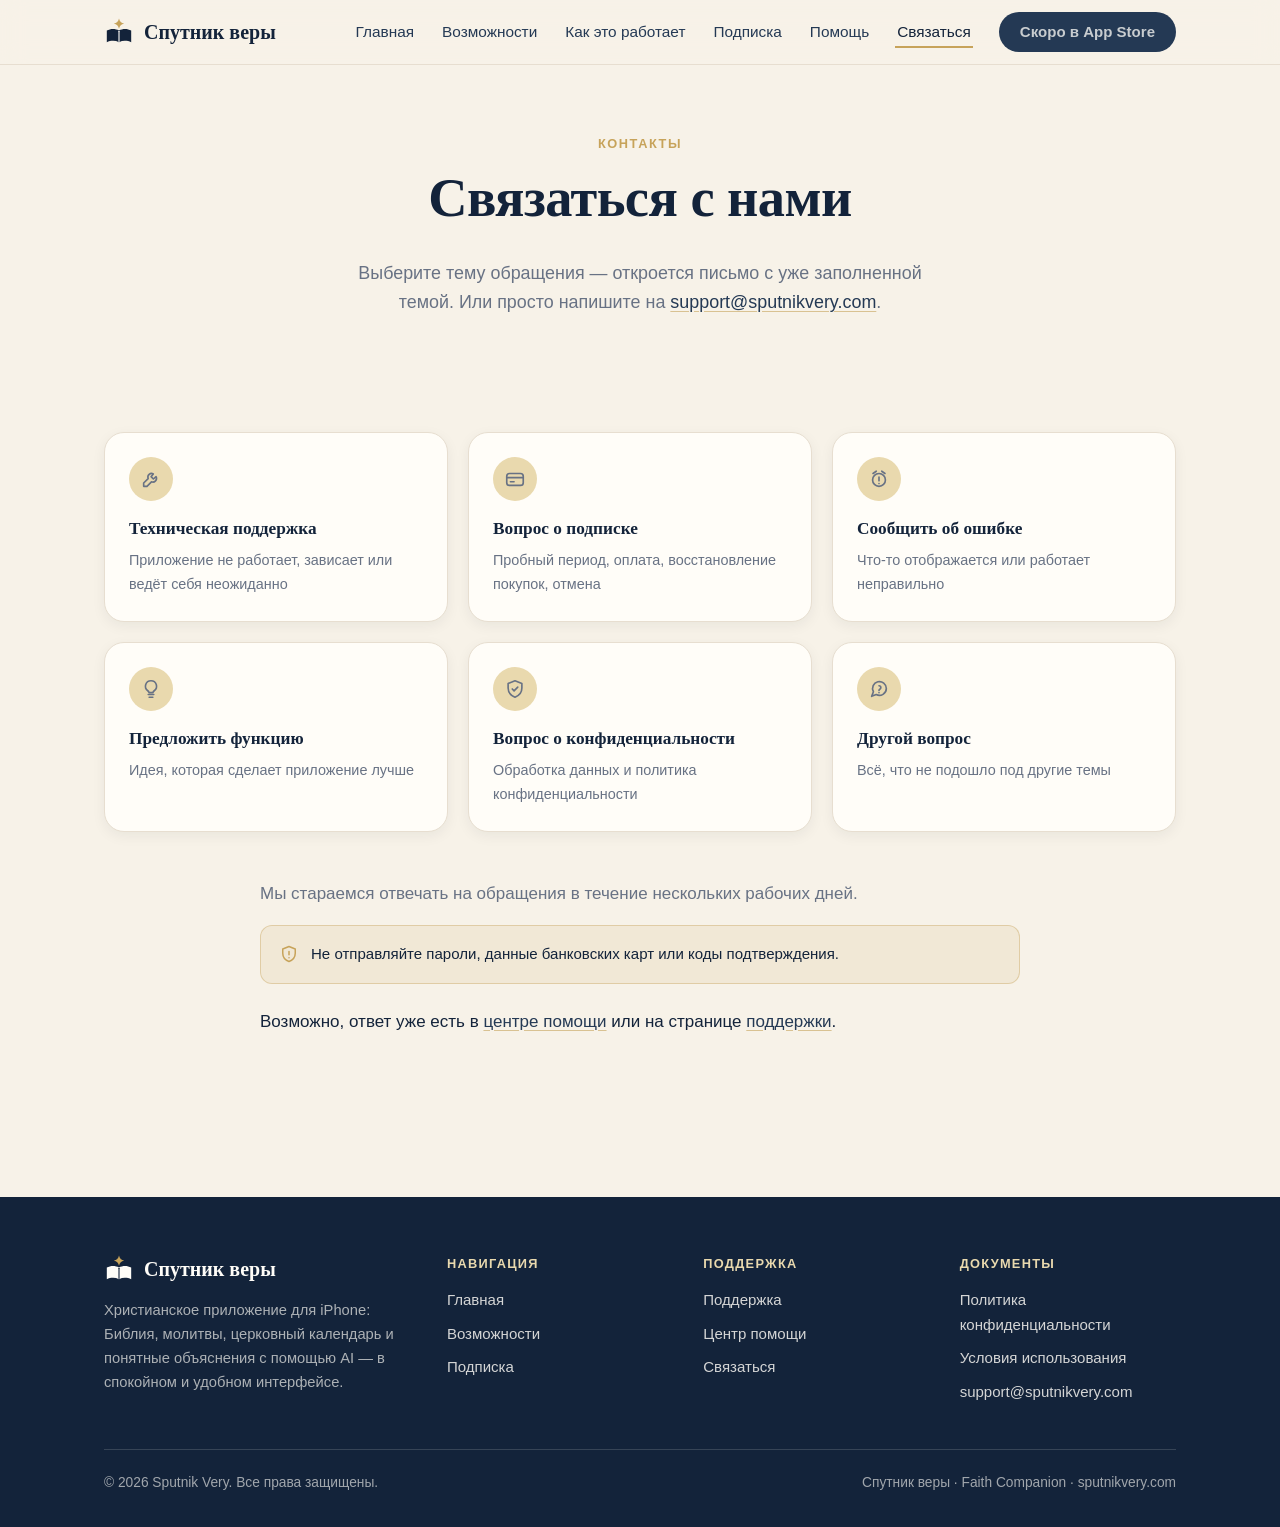
==== contact/index.html @ 4b5a23ab "Add static marketing and support website for Спутник веры Full static site for sputnikvery.com (GitH" ====
<!DOCTYPE html>
<html lang="ru">
<head>
  <meta charset="utf-8">
  <meta name="viewport" content="width=device-width, initial-scale=1">
  <title>Связаться с нами — Спутник веры</title>
  <meta name="description" content="Свяжитесь с командой приложения «Спутник веры»: техническая поддержка, вопросы о подписке, сообщения об ошибках и предложения. Пишите на support@sputnikvery.com.">
  <link rel="canonical" href="https://sputnikvery.com/contact/">
  <meta name="theme-color" content="#F7F2E8">

  <meta property="og:type" content="website">
  <meta property="og:site_name" content="Спутник веры">
  <meta property="og:locale" content="ru_RU">
  <meta property="og:title" content="Связаться с нами — Спутник веры">
  <meta property="og:description" content="Напишите нам: поддержка, подписка, ошибки, предложения и вопросы о конфиденциальности.">
  <meta property="og:url" content="https://sputnikvery.com/contact/">
  <meta property="og:image" content="https://sputnikvery.com/assets/images/og-image.jpg">
  <meta name="twitter:card" content="summary_large_image">
  <meta name="twitter:title" content="Связаться с нами — Спутник веры">
  <meta name="twitter:description" content="Напишите нам: поддержка, подписка, ошибки, предложения и вопросы о конфиденциальности.">
  <meta name="twitter:image" content="https://sputnikvery.com/assets/images/og-image.jpg">

  <link rel="icon" href="/assets/icons/favicon.svg" type="image/svg+xml">
  <link rel="apple-touch-icon" href="/assets/icons/apple-touch-icon.png">
  <link rel="stylesheet" href="/assets/css/styles.css">
</head>
<body>
  <a class="skip-link" href="#main">Перейти к содержанию</a>

  <header class="site-header">
    <div class="container header-inner">
      <a class="brand" href="/" aria-label="Спутник веры — на главную">
        <svg viewBox="0 0 32 32" aria-hidden="true" focusable="false"><path fill="#C7A35A" d="M16 1.5 Q17 6 21.5 7 Q17 8 16 12.5 Q15 8 10.5 7 Q15 6 16 1.5 Z"/><path fill="#13233A" d="M3 14.5 C7 12.2 12 12.2 16 14.4 C20 12.2 25 12.2 29 14.5 L29 27 C25 24.9 20 24.9 16 26.8 C12 24.9 7 24.9 3 27 Z"/><path fill="none" stroke="#FFFDF8" stroke-width="1.2" stroke-linecap="round" d="M16 15.2 L16 26"/></svg>
        <span>Спутник веры</span>
      </a>
      <nav class="site-nav" id="site-nav" aria-label="Основная навигация">
        <ul>
          <li><a href="/">Главная</a></li>
          <li><a href="/#features">Возможности</a></li>
          <li><a href="/#journey">Как это работает</a></li>
          <li><a href="/#pricing">Подписка</a></li>
          <li><a href="/help/">Помощь</a></li>
          <li><a href="/contact/" aria-current="page">Связаться</a></li>
        </ul>
        <a class="btn btn-primary" data-appstore role="link" aria-disabled="true">Скоро в App Store</a>
      </nav>
      <button class="nav-toggle" id="nav-toggle" aria-expanded="false" aria-controls="site-nav" aria-label="Открыть меню">
        <span class="bar"></span>
        <span class="bar"></span>
        <span class="bar"></span>
      </button>
    </div>
  </header>

  <main id="main">
    <div class="page-hero">
      <div class="container">
        <span class="eyebrow">Контакты</span>
        <h1>Связаться с нами</h1>
        <p class="lead">Выберите тему обращения — откроется письмо с уже заполненной темой. Или просто напишите на <a href="mailto:support@sputnikvery.com" data-support-email>support@sputnikvery.com</a>.</p>
      </div>
    </div>

    <section class="section-tight">
      <div class="container">
        <div class="contact-grid">
          <a class="card card-hover contact-card" href="mailto:support@sputnikvery.com?subject=%D0%A2%D0%B5%D1%85%D0%BD%D0%B8%D1%87%D0%B5%D1%81%D0%BA%D0%B0%D1%8F%20%D0%BF%D0%BE%D0%B4%D0%B4%D0%B5%D1%80%D0%B6%D0%BA%D0%B0%20%E2%80%94%20%D0%A1%D0%BF%D1%83%D1%82%D0%BD%D0%B8%D0%BA%20%D0%B2%D0%B5%D1%80%D1%8B">
            <span class="icon-disc"><svg viewBox="0 0 24 24" fill="none" stroke="currentColor" stroke-width="1.8" stroke-linecap="round" stroke-linejoin="round" aria-hidden="true"><path d="M14.5 6.5a4 4 0 0 0-5.6 5L4 16.4V20h3.6l4.9-4.9a4 4 0 0 0 5-5.6L14.6 12l-2.5-2.5Z"/></svg></span>
            <b>Техническая поддержка</b>
            <span>Приложение не работает, зависает или ведёт себя неожиданно</span>
          </a>

          <a class="card card-hover contact-card" href="mailto:support@sputnikvery.com?subject=%D0%92%D0%BE%D0%BF%D1%80%D0%BE%D1%81%20%D0%BE%20%D0%BF%D0%BE%D0%B4%D0%BF%D0%B8%D1%81%D0%BA%D0%B5%20%E2%80%94%20%D0%A1%D0%BF%D1%83%D1%82%D0%BD%D0%B8%D0%BA%20%D0%B2%D0%B5%D1%80%D1%8B">
            <span class="icon-disc"><svg viewBox="0 0 24 24" fill="none" stroke="currentColor" stroke-width="1.8" stroke-linecap="round" stroke-linejoin="round" aria-hidden="true"><rect x="3" y="6" width="18" height="13" rx="3"/><path d="M3 10.5h18M7 15h4"/></svg></span>
            <b>Вопрос о подписке</b>
            <span>Пробный период, оплата, восстановление покупок, отмена</span>
          </a>

          <a class="card card-hover contact-card" href="mailto:support@sputnikvery.com?subject=%D0%A1%D0%BE%D0%BE%D0%B1%D1%89%D0%B8%D1%82%D1%8C%20%D0%BE%D0%B1%20%D0%BE%D1%88%D0%B8%D0%B1%D0%BA%D0%B5%20%E2%80%94%20%D0%A1%D0%BF%D1%83%D1%82%D0%BD%D0%B8%D0%BA%20%D0%B2%D0%B5%D1%80%D1%8B">
            <span class="icon-disc"><svg viewBox="0 0 24 24" fill="none" stroke="currentColor" stroke-width="1.8" stroke-linecap="round" stroke-linejoin="round" aria-hidden="true"><circle cx="12" cy="13" r="7"/><path d="M12 10v4M12 17h.01M9 3.5 5.5 6M15 3.5 18.5 6"/></svg></span>
            <b>Сообщить об ошибке</b>
            <span>Что-то отображается или работает неправильно</span>
          </a>

          <a class="card card-hover contact-card" href="mailto:support@sputnikvery.com?subject=%D0%9F%D1%80%D0%B5%D0%B4%D0%BB%D0%BE%D0%B6%D0%B8%D1%82%D1%8C%20%D1%84%D1%83%D0%BD%D0%BA%D1%86%D0%B8%D1%8E%20%E2%80%94%20%D0%A1%D0%BF%D1%83%D1%82%D0%BD%D0%B8%D0%BA%20%D0%B2%D0%B5%D1%80%D1%8B">
            <span class="icon-disc"><svg viewBox="0 0 24 24" fill="none" stroke="currentColor" stroke-width="1.8" stroke-linecap="round" stroke-linejoin="round" aria-hidden="true"><path d="M9 18h6M10 21h4"/><path d="M12 3a6 6 0 0 0-3.5 10.9c.8.6 1.2 1.3 1.4 2.1h4.2c.2-.8.6-1.5 1.4-2.1A6 6 0 0 0 12 3Z"/></svg></span>
            <b>Предложить функцию</b>
            <span>Идея, которая сделает приложение лучше</span>
          </a>

          <a class="card card-hover contact-card" href="mailto:support@sputnikvery.com?subject=%D0%92%D0%BE%D0%BF%D1%80%D0%BE%D1%81%20%D0%BE%20%D0%BA%D0%BE%D0%BD%D1%84%D0%B8%D0%B4%D0%B5%D0%BD%D1%86%D0%B8%D0%B0%D0%BB%D1%8C%D0%BD%D0%BE%D1%81%D1%82%D0%B8%20%E2%80%94%20%D0%A1%D0%BF%D1%83%D1%82%D0%BD%D0%B8%D0%BA%20%D0%B2%D0%B5%D1%80%D1%8B">
            <span class="icon-disc"><svg viewBox="0 0 24 24" fill="none" stroke="currentColor" stroke-width="1.8" stroke-linecap="round" stroke-linejoin="round" aria-hidden="true"><path d="M12 3 4.5 6v5c0 4.7 3.2 8.3 7.5 10 4.3-1.7 7.5-5.3 7.5-10V6Z"/><path d="m9 12 2 2 4-4"/></svg></span>
            <b>Вопрос о конфиденциальности</b>
            <span>Обработка данных и политика конфиденциальности</span>
          </a>

          <a class="card card-hover contact-card" href="mailto:support@sputnikvery.com?subject=%D0%94%D1%80%D1%83%D0%B3%D0%BE%D0%B9%20%D0%B2%D0%BE%D0%BF%D1%80%D0%BE%D1%81%20%E2%80%94%20%D0%A1%D0%BF%D1%83%D1%82%D0%BD%D0%B8%D0%BA%20%D0%B2%D0%B5%D1%80%D1%8B">
            <span class="icon-disc"><svg viewBox="0 0 24 24" fill="none" stroke="currentColor" stroke-width="1.8" stroke-linecap="round" stroke-linejoin="round" aria-hidden="true"><path d="M20 11.5a7.5 7.5 0 0 1-11 6.6L4 20l1.9-5A7.5 7.5 0 1 1 20 11.5Z"/><path d="M12 8.5a2 2 0 0 1 2 2c0 1.2-1 1.6-1.6 2.1-.3.3-.4.6-.4 1M12 16h.01"/></svg></span>
            <b>Другой вопрос</b>
            <span>Всё, что не подошло под другие темы</span>
          </a>
        </div>

        <div class="prose" style="margin-top: 48px;">
          <p class="muted">Мы стараемся отвечать на обращения в течение нескольких рабочих дней.</p>

          <div class="warning-box" role="note">
            <svg viewBox="0 0 24 24" fill="none" stroke="currentColor" stroke-width="1.8" stroke-linecap="round" stroke-linejoin="round" aria-hidden="true"><path d="M12 3 4.5 6v5c0 4.7 3.2 8.3 7.5 10 4.3-1.7 7.5-5.3 7.5-10V6Z"/><path d="M12 9v4M12 16.5h.01"/></svg>
            <p>Не отправляйте пароли, данные банковских карт или коды подтверждения.</p>
          </div>

          <p style="margin-top: 24px;">Возможно, ответ уже есть в <a href="/help/">центре помощи</a> или на странице <a href="/support/">поддержки</a>.</p>
        </div>
      </div>
    </section>
  </main>

  <footer class="site-footer">
    <div class="container">
      <div class="footer-grid">
        <div class="footer-brand">
          <a class="brand" href="/" aria-label="Спутник веры — на главную">
            <svg viewBox="0 0 32 32" aria-hidden="true" focusable="false"><path fill="#C7A35A" d="M16 1.5 Q17 6 21.5 7 Q17 8 16 12.5 Q15 8 10.5 7 Q15 6 16 1.5 Z"/><path fill="#FFFDF8" d="M3 14.5 C7 12.2 12 12.2 16 14.4 C20 12.2 25 12.2 29 14.5 L29 27 C25 24.9 20 24.9 16 26.8 C12 24.9 7 24.9 3 27 Z"/><path fill="none" stroke="#13233A" stroke-width="1.2" stroke-linecap="round" d="M16 15.2 L16 26"/></svg>
            <span>Спутник веры</span>
          </a>
          <p>Христианское приложение для iPhone: Библия, молитвы, церковный календарь и понятные объяснения с помощью AI — в спокойном и удобном интерфейсе.</p>
        </div>

        <nav aria-label="Навигация по сайту">
          <p class="footer-title">Навигация</p>
          <ul>
            <li><a href="/">Главная</a></li>
            <li><a href="/#features">Возможности</a></li>
            <li><a href="/#pricing">Подписка</a></li>
          </ul>
        </nav>

        <nav aria-label="Поддержка">
          <p class="footer-title">Поддержка</p>
          <ul>
            <li><a href="/support/">Поддержка</a></li>
            <li><a href="/help/">Центр помощи</a></li>
            <li><a href="/contact/" aria-current="page">Связаться</a></li>
          </ul>
        </nav>

        <nav aria-label="Документы">
          <p class="footer-title">Документы</p>
          <ul>
            <li><a href="/privacy/">Политика конфиденциальности</a></li>
            <li><a href="/terms/">Условия использования</a></li>
            <li><a href="mailto:support@sputnikvery.com" data-support-email>support@sputnikvery.com</a></li>
          </ul>
        </nav>
      </div>

      <div class="footer-bottom">
        <span>© <span data-year>2026</span> Sputnik Very. Все права защищены.</span>
        <span>Спутник веры · Faith Companion · sputnikvery.com</span>
      </div>
    </div>
  </footer>

  <script src="/assets/js/main.js"></script>
</body>
</html>
---- assets/css/styles.css ----
/* ============================================================
   Спутник веры — sputnikvery.com
   Единый файл стилей. Без внешних шрифтов и зависимостей.
   ============================================================ */

:root {
  --bg: #F7F2E8;
  --navy: #13233A;
  --navy-2: #243954;
  --gold: #C7A35A;
  --gold-soft: #E9D9AE;
  --card: #FFFDF8;
  --muted: #687284;
  --border: #E7DED0;

  --font-sans: -apple-system, BlinkMacSystemFont, "Segoe UI", Arial, sans-serif;
  --font-serif: "New York", ui-serif, Georgia, "Times New Roman", serif;

  --radius: 20px;
  --radius-sm: 12px;
  --shadow: 0 10px 30px rgba(19, 35, 58, 0.08);
  --shadow-soft: 0 4px 14px rgba(19, 35, 58, 0.06);
  --header-h: 64px;
}

/* ---------- База ---------- */

*,
*::before,
*::after {
  box-sizing: border-box;
}

html {
  scroll-behavior: smooth;
  -webkit-text-size-adjust: 100%;
}

@media (prefers-reduced-motion: reduce) {
  html {
    scroll-behavior: auto;
  }
  *,
  *::before,
  *::after {
    animation-duration: 0.01ms !important;
    animation-iteration-count: 1 !important;
    transition-duration: 0.01ms !important;
  }
}

body {
  margin: 0;
  font-family: var(--font-sans);
  font-size: 17px;
  line-height: 1.65;
  color: var(--navy);
  background: var(--bg);
  overflow-x: clip;
}

h1, h2, h3, h4 {
  font-family: var(--font-serif);
  font-weight: 600;
  line-height: 1.2;
  color: var(--navy);
  margin: 0 0 0.5em;
  overflow-wrap: break-word;
}

h1 { font-size: clamp(2.1rem, 5.5vw, 3.4rem); letter-spacing: -0.01em; }
h2 { font-size: clamp(1.7rem, 3.6vw, 2.4rem); letter-spacing: -0.01em; }
h3 { font-size: 1.25rem; }
h4 { font-size: 1.05rem; }

p {
  margin: 0 0 1em;
}

a {
  color: var(--navy-2);
  text-decoration-color: rgba(199, 163, 90, 0.6);
  text-underline-offset: 3px;
}

a:hover {
  color: var(--navy);
  text-decoration-color: var(--gold);
}

img, svg {
  max-width: 100%;
  height: auto;
}

ul, ol {
  padding-left: 1.3em;
  margin: 0 0 1em;
}

:focus-visible {
  outline: 3px solid var(--gold);
  outline-offset: 2px;
  border-radius: 4px;
}

::selection {
  background: var(--gold-soft);
  color: var(--navy);
}

[id] {
  scroll-margin-top: calc(var(--header-h) + 16px);
}

/* ---------- Утилиты ---------- */

.container {
  width: 100%;
  max-width: 1120px;
  margin-inline: auto;
  padding-inline: 24px;
}

.section {
  padding-block: 88px;
}

.section-tight {
  padding-block: 56px;
}

.section-head {
  max-width: 680px;
  margin: 0 auto 48px;
  text-align: center;
}

.section-head p {
  color: var(--muted);
  font-size: 1.1rem;
}

.eyebrow {
  display: inline-block;
  font-family: var(--font-sans);
  font-size: 0.8rem;
  font-weight: 600;
  letter-spacing: 0.12em;
  text-transform: uppercase;
  color: var(--gold);
  margin-bottom: 12px;
}

.muted {
  color: var(--muted);
}

.small {
  font-size: 0.9rem;
}

.skip-link {
  position: absolute;
  left: 16px;
  top: -60px;
  z-index: 100;
  background: var(--navy);
  color: #fff;
  padding: 10px 18px;
  border-radius: 0 0 10px 10px;
  text-decoration: none;
  transition: top 0.2s ease;
}

.skip-link:focus {
  top: 0;
  color: #fff;
}

/* ---------- Кнопки ---------- */

.btn {
  display: inline-flex;
  align-items: center;
  justify-content: center;
  gap: 8px;
  padding: 13px 26px;
  border-radius: 999px;
  border: 1.5px solid transparent;
  font-family: var(--font-sans);
  font-size: 1rem;
  font-weight: 600;
  line-height: 1.2;
  text-decoration: none;
  cursor: pointer;
  transition: transform 0.18s ease, box-shadow 0.18s ease, background-color 0.18s ease, color 0.18s ease;
}

.btn-primary {
  background: var(--navy);
  color: #FFFDF8;
  box-shadow: var(--shadow-soft);
}

.btn-primary:hover {
  background: var(--navy-2);
  color: #fff;
  transform: translateY(-2px);
  box-shadow: var(--shadow);
}

.btn-secondary {
  background: transparent;
  color: var(--navy);
  border-color: var(--navy);
}

.btn-secondary:hover {
  background: rgba(19, 35, 58, 0.05);
  transform: translateY(-2px);
}

.btn-gold {
  background: var(--gold);
  color: var(--navy);
}

.btn-gold:hover {
  background: #b8934c;
  transform: translateY(-2px);
}

.btn[aria-disabled="true"] {
  background: var(--navy-2);
  color: rgba(255, 253, 248, 0.75);
  cursor: default;
  box-shadow: none;
}

.btn[aria-disabled="true"]:hover {
  transform: none;
  background: var(--navy-2);
}

.btn-lg {
  padding: 16px 32px;
  font-size: 1.06rem;
}

/* ---------- Карточки ---------- */

.card {
  background: var(--card);
  border: 1px solid var(--border);
  border-radius: var(--radius);
  padding: 28px;
  box-shadow: var(--shadow-soft);
  transition: transform 0.2s ease, box-shadow 0.2s ease;
}

.card-hover:hover {
  transform: translateY(-4px);
  box-shadow: var(--shadow);
}

.icon-disc {
  display: inline-flex;
  align-items: center;
  justify-content: center;
  width: 52px;
  height: 52px;
  border-radius: 50%;
  background: var(--gold-soft);
  color: var(--gold);
  margin-bottom: 18px;
  flex-shrink: 0;
}

.icon-disc svg {
  width: 26px;
  height: 26px;
}

/* ---------- Шапка ---------- */

.site-header {
  position: sticky;
  top: 0;
  z-index: 50;
  background: rgba(247, 242, 232, 0.88);
  -webkit-backdrop-filter: blur(12px);
  backdrop-filter: blur(12px);
  border-bottom: 1px solid var(--border);
}

.header-inner {
  display: flex;
  align-items: center;
  justify-content: space-between;
  gap: 20px;
  min-height: var(--header-h);
}

.brand {
  display: inline-flex;
  align-items: center;
  gap: 10px;
  font-family: var(--font-serif);
  font-size: 1.25rem;
  font-weight: 600;
  color: var(--navy);
  text-decoration: none;
  white-space: nowrap;
}

.brand svg {
  width: 30px;
  height: 30px;
  flex-shrink: 0;
}

.site-nav {
  display: flex;
  align-items: center;
  gap: 26px;
}

.site-nav ul {
  display: flex;
  align-items: center;
  gap: 24px;
  list-style: none;
  margin: 0;
  padding: 0;
}

.site-nav ul a {
  font-size: 0.96rem;
  font-weight: 500;
  color: var(--navy-2);
  text-decoration: none;
  padding: 6px 2px;
  border-bottom: 2px solid transparent;
  transition: color 0.15s ease, border-color 0.15s ease;
}

.site-nav ul a:hover,
.site-nav ul a[aria-current="page"] {
  color: var(--navy);
  border-bottom-color: var(--gold);
}

.site-nav .btn {
  padding: 10px 20px;
  font-size: 0.94rem;
}

.nav-toggle {
  display: none;
  flex-direction: column;
  justify-content: center;
  gap: 5px;
  width: 44px;
  height: 44px;
  padding: 10px;
  background: transparent;
  border: 1px solid var(--border);
  border-radius: var(--radius-sm);
  cursor: pointer;
}

.nav-toggle .bar {
  display: block;
  width: 100%;
  height: 2px;
  border-radius: 2px;
  background: var(--navy);
  transition: transform 0.2s ease, opacity 0.2s ease;
}

.nav-toggle[aria-expanded="true"] .bar:nth-child(1) {
  transform: translateY(7px) rotate(45deg);
}

.nav-toggle[aria-expanded="true"] .bar:nth-child(2) {
  opacity: 0;
}

.nav-toggle[aria-expanded="true"] .bar:nth-child(3) {
  transform: translateY(-7px) rotate(-45deg);
}

/* ---------- Герой ---------- */

.hero {
  position: relative;
  padding-block: 72px 88px;
  overflow: clip;
}

.hero::before {
  content: "";
  position: absolute;
  inset: 0;
  background:
    radial-gradient(600px 400px at 85% 0%, rgba(233, 217, 174, 0.5), transparent 70%),
    radial-gradient(500px 350px at 0% 100%, rgba(233, 217, 174, 0.35), transparent 70%);
  pointer-events: none;
}

.hero-inner {
  position: relative;
  display: grid;
  grid-template-columns: 1.1fr 0.9fr;
  gap: 56px;
  align-items: center;
}

.hero-copy p.lead {
  font-size: 1.18rem;
  color: var(--muted);
  max-width: 34em;
  margin-bottom: 32px;
}

.hero-actions {
  display: flex;
  flex-wrap: wrap;
  gap: 14px;
  margin-bottom: 20px;
}

.hero-note {
  font-size: 0.88rem;
  color: var(--muted);
}

.hero-art {
  position: relative;
  display: flex;
  justify-content: center;
}

.hero-art > .art-bg {
  position: absolute;
  inset: -40px -20px auto;
  z-index: 0;
  opacity: 0.6;
  pointer-events: none;
}

/* Сияние-звёздочка (декор) */
.sparkle {
  position: absolute;
  width: 26px;
  height: 26px;
  color: var(--gold);
  opacity: 0.85;
  pointer-events: none;
}

/* ---------- Макет телефона ---------- */

.phone {
  position: relative;
  z-index: 1;
  width: min(320px, 86vw);
  border-radius: 48px;
  background: #1d2634;
  padding: 12px;
  box-shadow: 0 30px 60px rgba(19, 35, 58, 0.28);
}

.phone-screen {
  background: var(--bg);
  border-radius: 38px;
  padding: 18px 16px 20px;
  overflow: hidden;
}

.phone-notch {
  width: 96px;
  height: 24px;
  margin: 0 auto 14px;
  border-radius: 999px;
  background: #1d2634;
}

.phone-screen .app-title {
  font-family: var(--font-serif);
  font-size: 1.15rem;
  font-weight: 600;
  text-align: center;
  margin-bottom: 2px;
}

.phone-screen .app-date {
  font-size: 0.75rem;
  color: var(--muted);
  text-align: center;
  margin-bottom: 12px;
}

.verse-card {
  background: linear-gradient(150deg, var(--navy-2), var(--navy));
  color: #F2EBDC;
  border-radius: 18px;
  padding: 16px;
  margin-bottom: 12px;
}

.verse-card .quote-mark {
  color: var(--gold);
  font-family: var(--font-serif);
  font-size: 1.6rem;
  line-height: 1;
  display: block;
  margin-bottom: 6px;
}

.verse-card p {
  font-family: var(--font-serif);
  font-size: 0.92rem;
  line-height: 1.5;
  margin: 0 0 8px;
}

.verse-card .verse-ref {
  font-size: 0.75rem;
  color: var(--gold);
}

.phone-row {
  display: flex;
  align-items: center;
  gap: 10px;
  background: var(--card);
  border: 1px solid var(--border);
  border-radius: 14px;
  padding: 10px 12px;
  margin-bottom: 8px;
}

.phone-row .icon-disc {
  width: 34px;
  height: 34px;
  margin: 0;
}

.phone-row .icon-disc svg {
  width: 17px;
  height: 17px;
}

.phone-row .row-text b {
  display: block;
  font-size: 0.82rem;
  font-weight: 600;
}

.phone-row .row-text span {
  font-size: 0.72rem;
  color: var(--muted);
}

.phone-row .chev {
  margin-left: auto;
  color: var(--muted);
  flex-shrink: 0;
}

.phone-ai-btn {
  display: flex;
  align-items: center;
  justify-content: center;
  gap: 8px;
  background: var(--navy);
  color: #FFFDF8;
  border-radius: 999px;
  padding: 11px;
  font-size: 0.85rem;
  font-weight: 600;
  margin-top: 12px;
}

.phone-ai-btn svg {
  width: 16px;
  height: 16px;
  color: var(--gold-soft);
}

/* ---------- Полоса преимуществ ---------- */

.benefit-bar {
  border-block: 1px solid var(--border);
  background: var(--card);
}

.benefit-grid {
  display: grid;
  grid-template-columns: repeat(4, 1fr);
  gap: 24px;
  padding-block: 28px;
}

.benefit {
  display: flex;
  align-items: center;
  gap: 12px;
  font-size: 0.94rem;
  font-weight: 500;
  color: var(--navy-2);
}

.benefit svg {
  width: 22px;
  height: 22px;
  color: var(--gold);
  flex-shrink: 0;
}

/* ---------- Сетки карточек ---------- */

.grid-3 {
  display: grid;
  grid-template-columns: repeat(3, 1fr);
  gap: 24px;
}

.grid-2 {
  display: grid;
  grid-template-columns: repeat(2, 1fr);
  gap: 24px;
}

.feature-card h3 {
  margin-bottom: 8px;
}

.feature-card p {
  color: var(--muted);
  font-size: 0.98rem;
  margin: 0;
}

/* ---------- Демонстрация AI ---------- */

.ai-demo {
  display: grid;
  grid-template-columns: 1fr 1.2fr;
  gap: 24px;
  align-items: start;
}

.ai-demo .passage {
  position: relative;
}

.ai-demo .passage blockquote {
  font-family: var(--font-serif);
  font-size: 1.3rem;
  line-height: 1.5;
  color: var(--navy);
  margin: 0;
  padding-left: 18px;
  border-left: 3px solid var(--gold);
}

.ai-demo .passage .passage-note {
  margin-top: 14px;
  font-size: 0.85rem;
  color: var(--muted);
}

.ai-answer {
  display: grid;
  gap: 14px;
}

.ai-answer .ai-block {
  background: var(--card);
  border: 1px solid var(--border);
  border-radius: var(--radius-sm);
  padding: 16px 18px;
}

.ai-answer .ai-block h3 {
  display: flex;
  align-items: center;
  gap: 8px;
  font-family: var(--font-sans);
  font-size: 0.8rem;
  font-weight: 600;
  letter-spacing: 0.08em;
  text-transform: uppercase;
  color: var(--gold);
  margin-bottom: 6px;
}

.ai-answer .ai-block h3 svg {
  width: 15px;
  height: 15px;
}

.ai-answer .ai-block p {
  font-size: 0.96rem;
  margin: 0;
  color: var(--navy-2);
}

.disclaimer {
  display: flex;
  gap: 12px;
  align-items: flex-start;
  background: var(--gold-soft);
  border: 1px solid rgba(199, 163, 90, 0.45);
  border-radius: var(--radius-sm);
  padding: 16px 18px;
  font-size: 0.92rem;
  color: var(--navy-2);
  margin-top: 32px;
}

.disclaimer svg {
  width: 20px;
  height: 20px;
  color: var(--gold);
  flex-shrink: 0;
  margin-top: 2px;
}

.disclaimer p {
  margin: 0;
}

/* ---------- Традиции ---------- */

.tradition-card {
  text-align: center;
  padding: 36px 28px;
}

.tradition-card .icon-disc {
  width: 64px;
  height: 64px;
  margin-inline: auto;
}

.tradition-card .icon-disc svg {
  width: 30px;
  height: 30px;
}

.tradition-card p {
  color: var(--muted);
  font-size: 0.97rem;
  margin: 0;
}

.tradition-note {
  text-align: center;
  color: var(--muted);
  font-size: 0.92rem;
  margin-top: 24px;
}

/* ---------- Ежедневный путь ---------- */

.journey {
  display: grid;
  grid-template-columns: repeat(4, 1fr);
  gap: 20px;
  counter-reset: step;
}

.journey-step {
  position: relative;
  background: var(--card);
  border: 1px solid var(--border);
  border-radius: var(--radius);
  padding: 26px 22px 22px;
  box-shadow: var(--shadow-soft);
}

.journey-step::before {
  counter-increment: step;
  content: counter(step);
  display: inline-flex;
  align-items: center;
  justify-content: center;
  width: 36px;
  height: 36px;
  border-radius: 50%;
  background: var(--navy);
  color: var(--gold-soft);
  font-family: var(--font-serif);
  font-size: 1.05rem;
  font-weight: 600;
  margin-bottom: 14px;
}

.journey-step h3 {
  font-size: 1.08rem;
  margin-bottom: 6px;
}

.journey-step p {
  font-size: 0.92rem;
  color: var(--muted);
  margin: 0;
}

/* ---------- Скриншоты ---------- */

.shots {
  display: grid;
  grid-template-columns: repeat(3, 1fr);
  gap: 24px;
}

.shot {
  text-align: center;
}

.shot-frame {
  position: relative;
  aspect-ratio: 9 / 16;
  border-radius: 24px;
  overflow: hidden;
  border: 1px solid var(--border);
  background: var(--card);
  box-shadow: var(--shadow-soft);
  transition: transform 0.2s ease, box-shadow 0.2s ease;
}

.shot:hover .shot-frame {
  transform: translateY(-4px);
  box-shadow: var(--shadow);
}

.shot-frame img {
  width: 100%;
  height: 100%;
  object-fit: cover;
  object-position: top;
  display: block;
}

.shot-frame.is-missing img {
  display: none;
}

.shot-fallback {
  display: none;
}

.shot-frame.is-missing .shot-fallback {
  display: flex;
  flex-direction: column;
  align-items: center;
  justify-content: center;
  gap: 14px;
  position: absolute;
  inset: 0;
  background:
    radial-gradient(240px 200px at 50% 0%, rgba(233, 217, 174, 0.55), transparent 75%),
    var(--card);
  color: var(--muted);
  font-size: 0.85rem;
  padding: 20px;
}

.shot-fallback .icon-disc {
  margin: 0;
}

.shot-caption {
  display: block;
  margin-top: 12px;
  font-family: var(--font-serif);
  font-size: 1.02rem;
  font-weight: 600;
  color: var(--navy);
}

/* ---------- Подписка ---------- */

.pricing {
  display: grid;
  grid-template-columns: repeat(2, 1fr);
  gap: 24px;
  max-width: 820px;
  margin-inline: auto;
}

.price-card {
  position: relative;
  padding: 34px 30px;
}

.price-card.is-featured {
  border-color: var(--gold);
  box-shadow: 0 14px 40px rgba(199, 163, 90, 0.22);
}

.price-badge {
  position: absolute;
  top: -13px;
  left: 50%;
  transform: translateX(-50%);
  background: var(--gold);
  color: var(--navy);
  font-size: 0.75rem;
  font-weight: 700;
  letter-spacing: 0.06em;
  text-transform: uppercase;
  padding: 5px 14px;
  border-radius: 999px;
  white-space: nowrap;
}

.price-card h3 {
  font-size: 1.4rem;
  margin-bottom: 4px;
}

.price-card .price-sub {
  color: var(--muted);
  font-size: 0.94rem;
  margin-bottom: 20px;
}

.price-card ul {
  list-style: none;
  padding: 0;
  margin: 0 0 24px;
}

.price-card li {
  display: flex;
  gap: 10px;
  align-items: flex-start;
  padding-block: 7px;
  font-size: 0.97rem;
}

.price-card li svg {
  width: 18px;
  height: 18px;
  color: var(--gold);
  flex-shrink: 0;
  margin-top: 4px;
}

.pricing-note {
  max-width: 680px;
  margin: 28px auto 0;
  text-align: center;
  color: var(--muted);
  font-size: 0.92rem;
}

.pricing-note a {
  color: var(--navy-2);
}

/* ---------- Аккордеон (FAQ / помощь) ---------- */

.accordion {
  max-width: 760px;
  margin-inline: auto;
  display: grid;
  gap: 12px;
}

.accordion-item {
  background: var(--card);
  border: 1px solid var(--border);
  border-radius: var(--radius-sm);
  overflow: hidden;
}

.accordion-trigger {
  display: flex;
  align-items: center;
  justify-content: space-between;
  gap: 16px;
  width: 100%;
  padding: 18px 20px;
  background: none;
  border: none;
  cursor: pointer;
  text-align: left;
  font-family: var(--font-sans);
  font-size: 1.02rem;
  font-weight: 600;
  color: var(--navy);
}

.accordion-trigger:hover {
  color: var(--navy-2);
}

.accordion-trigger .acc-icon {
  flex-shrink: 0;
  width: 22px;
  height: 22px;
  color: var(--gold);
  transition: transform 0.2s ease;
}

.accordion-trigger[aria-expanded="true"] .acc-icon {
  transform: rotate(45deg);
}

.accordion-panel {
  padding: 0 20px 20px;
  color: var(--navy-2);
  font-size: 0.97rem;
}

.accordion-panel > :last-child {
  margin-bottom: 0;
}

.accordion-panel[hidden] {
  display: none;
}

/* ---------- Финальный призыв ---------- */

.cta-band {
  background: linear-gradient(150deg, var(--navy-2), var(--navy));
  border-radius: calc(var(--radius) + 8px);
  padding: 64px 32px;
  text-align: center;
  position: relative;
  overflow: hidden;
}

.cta-band::before {
  content: "";
  position: absolute;
  inset: 0;
  background: radial-gradient(420px 260px at 80% 0%, rgba(199, 163, 90, 0.25), transparent 70%);
  pointer-events: none;
}

.cta-band h2 {
  color: #FFFDF8;
  position: relative;
}

.cta-band p {
  color: rgba(255, 253, 248, 0.8);
  max-width: 34em;
  margin: 0 auto 28px;
  position: relative;
}

.cta-band .btn-primary {
  background: var(--gold);
  color: var(--navy);
  position: relative;
}

.cta-band .btn-primary:hover {
  background: var(--gold-soft);
}

.cta-band .btn[aria-disabled="true"] {
  background: rgba(199, 163, 90, 0.85);
  color: rgba(19, 35, 58, 0.8);
}

/* ---------- Подвал ---------- */

.site-footer {
  background: var(--navy);
  color: rgba(255, 253, 248, 0.82);
  margin-top: 88px;
  padding-block: 56px 32px;
  font-size: 0.94rem;
}

.footer-grid {
  display: grid;
  grid-template-columns: 1.4fr 1fr 1fr 1fr;
  gap: 40px;
  margin-bottom: 40px;
}

.footer-brand .brand {
  color: #FFFDF8;
  margin-bottom: 12px;
}

.footer-brand p {
  color: rgba(255, 253, 248, 0.65);
  font-size: 0.92rem;
  max-width: 30em;
}

.site-footer .footer-title {
  color: var(--gold-soft);
  font-family: var(--font-sans);
  font-size: 0.8rem;
  font-weight: 600;
  letter-spacing: 0.1em;
  text-transform: uppercase;
  margin-bottom: 14px;
}

.site-footer ul {
  list-style: none;
  padding: 0;
  margin: 0;
  display: grid;
  gap: 9px;
}

.site-footer a {
  color: rgba(255, 253, 248, 0.82);
  text-decoration: none;
}

.site-footer a:hover {
  color: #fff;
  text-decoration: underline;
  text-decoration-color: var(--gold);
}

.footer-bottom {
  border-top: 1px solid rgba(255, 253, 248, 0.15);
  padding-top: 22px;
  display: flex;
  flex-wrap: wrap;
  gap: 12px 24px;
  justify-content: space-between;
  font-size: 0.86rem;
  color: rgba(255, 253, 248, 0.6);
}

/* ---------- Внутренние страницы ---------- */

.page-hero {
  padding-block: 64px 40px;
  text-align: center;
}

.page-hero p.lead {
  max-width: 620px;
  margin-inline: auto;
  color: var(--muted);
  font-size: 1.12rem;
}

.prose {
  max-width: 760px;
  margin-inline: auto;
}

.prose h2 {
  font-size: 1.5rem;
  margin-top: 2.2em;
}

.prose h2:first-child {
  margin-top: 0;
}

.prose h3 {
  font-size: 1.15rem;
  margin-top: 1.6em;
}

.prose ul, .prose ol {
  margin-bottom: 1.2em;
}

.prose li {
  margin-bottom: 0.35em;
}

.doc-date {
  color: var(--muted);
  font-size: 0.94rem;
  margin-bottom: 2em;
}

/* Поддержка: блоки проблем */

.issues {
  display: grid;
  gap: 12px;
  max-width: 760px;
  margin-inline: auto;
}

/* Контакты */

.contact-grid {
  display: grid;
  grid-template-columns: repeat(3, 1fr);
  gap: 20px;
}

.contact-card {
  display: flex;
  flex-direction: column;
  align-items: flex-start;
  gap: 6px;
  text-decoration: none;
  padding: 24px;
}

.contact-card .icon-disc {
  width: 44px;
  height: 44px;
  margin-bottom: 8px;
}

.contact-card .icon-disc svg {
  width: 22px;
  height: 22px;
}

.contact-card b {
  font-family: var(--font-serif);
  font-size: 1.08rem;
  color: var(--navy);
}

.contact-card span {
  font-size: 0.9rem;
  color: var(--muted);
}

/* Центр помощи */

.help-search {
  max-width: 560px;
  margin: 0 auto 40px;
  position: relative;
}

.help-search svg {
  position: absolute;
  left: 18px;
  top: 50%;
  transform: translateY(-50%);
  width: 20px;
  height: 20px;
  color: var(--muted);
  pointer-events: none;
}

.help-search input {
  width: 100%;
  padding: 15px 20px 15px 50px;
  font-family: var(--font-sans);
  font-size: 1rem;
  color: var(--navy);
  background: var(--card);
  border: 1.5px solid var(--border);
  border-radius: 999px;
  box-shadow: var(--shadow-soft);
}

.help-search input:focus {
  outline: 3px solid var(--gold);
  outline-offset: 1px;
  border-color: var(--gold);
}

.help-search input::placeholder {
  color: var(--muted);
}

.help-category {
  max-width: 760px;
  margin: 0 auto 40px;
}

.help-category > h2 {
  display: flex;
  align-items: center;
  gap: 12px;
  font-size: 1.35rem;
  margin-bottom: 16px;
}

.help-category > h2 svg {
  width: 24px;
  height: 24px;
  color: var(--gold);
  flex-shrink: 0;
}

.help-empty {
  max-width: 560px;
  margin: 0 auto;
  text-align: center;
  color: var(--muted);
  padding: 40px 20px;
}

.help-empty[hidden] {
  display: none;
}

/* Предупреждение (не отправляйте пароли) */

.warning-box {
  display: flex;
  gap: 12px;
  align-items: flex-start;
  background: rgba(199, 163, 90, 0.12);
  border: 1px solid rgba(199, 163, 90, 0.4);
  border-radius: var(--radius-sm);
  padding: 16px 18px;
  font-size: 0.94rem;
}

.warning-box svg {
  width: 20px;
  height: 20px;
  color: var(--gold);
  flex-shrink: 0;
  margin-top: 2px;
}

.warning-box p {
  margin: 0;
}

/* ---------- 404 ---------- */

.error-page {
  min-height: 60vh;
  display: flex;
  flex-direction: column;
  align-items: center;
  justify-content: center;
  text-align: center;
  padding-block: 80px;
  position: relative;
}

.error-page .error-code {
  font-family: var(--font-serif);
  font-size: clamp(4rem, 12vw, 7rem);
  font-weight: 600;
  color: var(--gold);
  line-height: 1;
  margin-bottom: 8px;
}

.error-page p {
  color: var(--muted);
  max-width: 30em;
  margin-bottom: 28px;
}

.error-actions {
  display: flex;
  flex-wrap: wrap;
  gap: 14px;
  justify-content: center;
}

/* ---------- Адаптивность ---------- */

@media (max-width: 980px) {
  .hero-inner {
    grid-template-columns: 1fr;
    gap: 48px;
    text-align: center;
  }

  .hero-copy p.lead {
    margin-inline: auto;
  }

  .hero-actions {
    justify-content: center;
  }

  .benefit-grid {
    grid-template-columns: repeat(2, 1fr);
  }

  .grid-3,
  .shots,
  .contact-grid {
    grid-template-columns: repeat(2, 1fr);
  }

  .journey {
    grid-template-columns: repeat(2, 1fr);
  }

  .ai-demo {
    grid-template-columns: 1fr;
  }

  .footer-grid {
    grid-template-columns: 1fr 1fr;
  }
}

@media (max-width: 860px) {
  .nav-toggle {
    display: flex;
  }

  .site-nav {
    display: none;
    position: absolute;
    top: 100%;
    left: 0;
    right: 0;
    flex-direction: column;
    align-items: stretch;
    gap: 8px;
    background: var(--bg);
    border-bottom: 1px solid var(--border);
    box-shadow: var(--shadow);
    padding: 20px 24px 24px;
  }

  .site-nav.is-open {
    display: flex;
  }

  .site-nav ul {
    flex-direction: column;
    align-items: stretch;
    gap: 4px;
  }

  .site-nav ul a {
    display: block;
    padding: 12px 8px;
    font-size: 1.05rem;
    border-bottom: none;
    border-radius: var(--radius-sm);
  }

  .site-nav ul a:hover,
  .site-nav ul a[aria-current="page"] {
    background: rgba(199, 163, 90, 0.14);
  }

  .site-nav .btn {
    margin-top: 8px;
  }
}

@media (max-width: 640px) {
  body {
    font-size: 16px;
  }

  .section {
    padding-block: 60px;
  }

  .section-head {
    margin-bottom: 36px;
  }

  .benefit-grid {
    grid-template-columns: 1fr;
    gap: 14px;
    padding-block: 22px;
  }

  .grid-3,
  .grid-2,
  .shots,
  .journey,
  .pricing,
  .contact-grid {
    grid-template-columns: 1fr;
  }

  .card {
    padding: 24px;
  }

  .cta-band {
    padding: 48px 24px;
  }

  .footer-grid {
    grid-template-columns: 1fr;
    gap: 28px;
  }

  .footer-bottom {
    flex-direction: column;
    align-items: flex-start;
  }
}
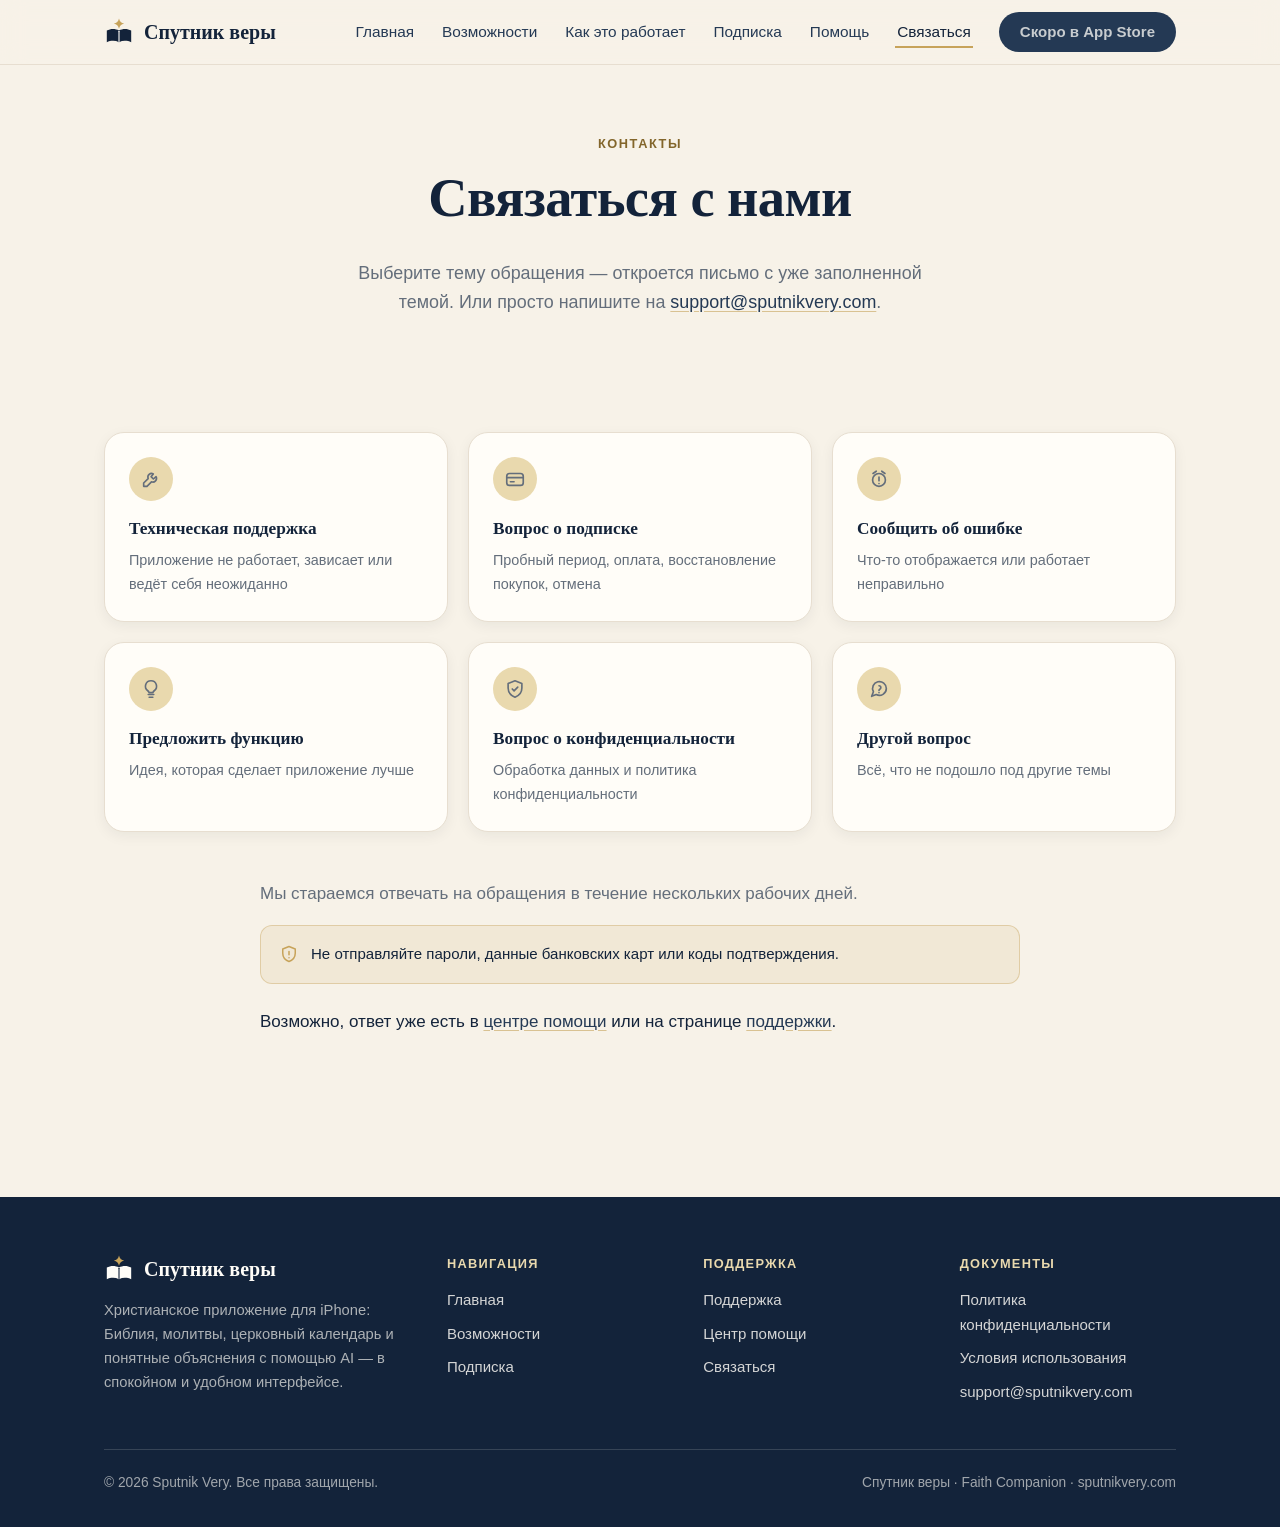
==== commit b38fa450: "Production readiness audit and final polish - Fix WCAG AA contrast: new --gold-deep (#83662B, 4.8:1)" ====
--- a/contact/index.html
+++ b/contact/index.html
@@ -15,10 +15,14 @@
   <meta property="og:description" content="Напишите нам: поддержка, подписка, ошибки, предложения и вопросы о конфиденциальности.">
   <meta property="og:url" content="https://sputnikvery.com/contact/">
   <meta property="og:image" content="https://sputnikvery.com/assets/images/og-image.jpg">
+  <meta property="og:image:width" content="1200">
+  <meta property="og:image:height" content="630">
+  <meta property="og:image:alt" content="Приложение «Спутник веры» — экран «Сегодня» со стихом дня">
   <meta name="twitter:card" content="summary_large_image">
   <meta name="twitter:title" content="Связаться с нами — Спутник веры">
   <meta name="twitter:description" content="Напишите нам: поддержка, подписка, ошибки, предложения и вопросы о конфиденциальности.">
   <meta name="twitter:image" content="https://sputnikvery.com/assets/images/og-image.jpg">
+  <meta name="twitter:image:alt" content="Приложение «Спутник веры» — экран «Сегодня» со стихом дня">
 
   <link rel="icon" href="/assets/icons/favicon.svg" type="image/svg+xml">
   <link rel="apple-touch-icon" href="/assets/icons/apple-touch-icon.png">
--- a/assets/css/styles.css
+++ b/assets/css/styles.css
@@ -8,9 +8,10 @@
   --navy: #13233A;
   --navy-2: #243954;
   --gold: #C7A35A;
+  --gold-deep: #83662B;
   --gold-soft: #E9D9AE;
   --card: #FFFDF8;
-  --muted: #687284;
+  --muted: #646E7B;
   --border: #E7DED0;
 
   --font-sans: -apple-system, BlinkMacSystemFont, "Segoe UI", Arial, sans-serif;
@@ -56,6 +57,7 @@
   line-height: 1.65;
   color: var(--navy);
   background: var(--bg);
+  overflow-x: hidden;
   overflow-x: clip;
 }
 
@@ -148,7 +150,7 @@
   font-weight: 600;
   letter-spacing: 0.12em;
   text-transform: uppercase;
-  color: var(--gold);
+  color: var(--gold-deep);
   margin-bottom: 12px;
 }
 
@@ -221,16 +223,6 @@
   transform: translateY(-2px);
 }
 
-.btn-gold {
-  background: var(--gold);
-  color: var(--navy);
-}
-
-.btn-gold:hover {
-  background: #b8934c;
-  transform: translateY(-2px);
-}
-
 .btn[aria-disabled="true"] {
   background: var(--navy-2);
   color: rgba(255, 253, 248, 0.75);
@@ -396,6 +388,7 @@
 .hero {
   position: relative;
   padding-block: 72px 88px;
+  overflow: hidden;
   overflow: clip;
 }
 
@@ -628,12 +621,6 @@
   gap: 24px;
 }
 
-.grid-2 {
-  display: grid;
-  grid-template-columns: repeat(2, 1fr);
-  gap: 24px;
-}
-
 .feature-card h3 {
   margin-bottom: 8px;
 }
@@ -694,7 +681,7 @@
   font-weight: 600;
   letter-spacing: 0.08em;
   text-transform: uppercase;
-  color: var(--gold);
+  color: var(--gold-deep);
   margin-bottom: 6px;
 }
 
@@ -824,10 +811,11 @@
 }
 
 .shot-frame {
-  position: relative;
-  aspect-ratio: 9 / 16;
+  display: flex;
+  align-items: center;
+  justify-content: center;
+  padding: 12px;
   border-radius: 24px;
-  overflow: hidden;
   border: 1px solid var(--border);
   background: var(--card);
   box-shadow: var(--shadow-soft);
@@ -841,10 +829,17 @@
 
 .shot-frame img {
   width: 100%;
-  height: 100%;
-  object-fit: cover;
-  object-position: top;
+  height: auto;
+  object-fit: contain;
   display: block;
+  border-radius: 14px;
+  box-shadow: 0 4px 16px rgba(19, 35, 58, 0.1);
+}
+
+.shot-frame.is-missing {
+  position: relative;
+  aspect-ratio: 9 / 17;
+  overflow: hidden;
 }
 
 .shot-frame.is-missing img {
@@ -1352,7 +1347,7 @@
   font-family: var(--font-serif);
   font-size: clamp(4rem, 12vw, 7rem);
   font-weight: 600;
-  color: var(--gold);
+  color: var(--gold-deep);
   line-height: 1;
   margin-bottom: 8px;
 }
@@ -1478,7 +1473,6 @@
   }
 
   .grid-3,
-  .grid-2,
   .shots,
   .journey,
   .pricing,
